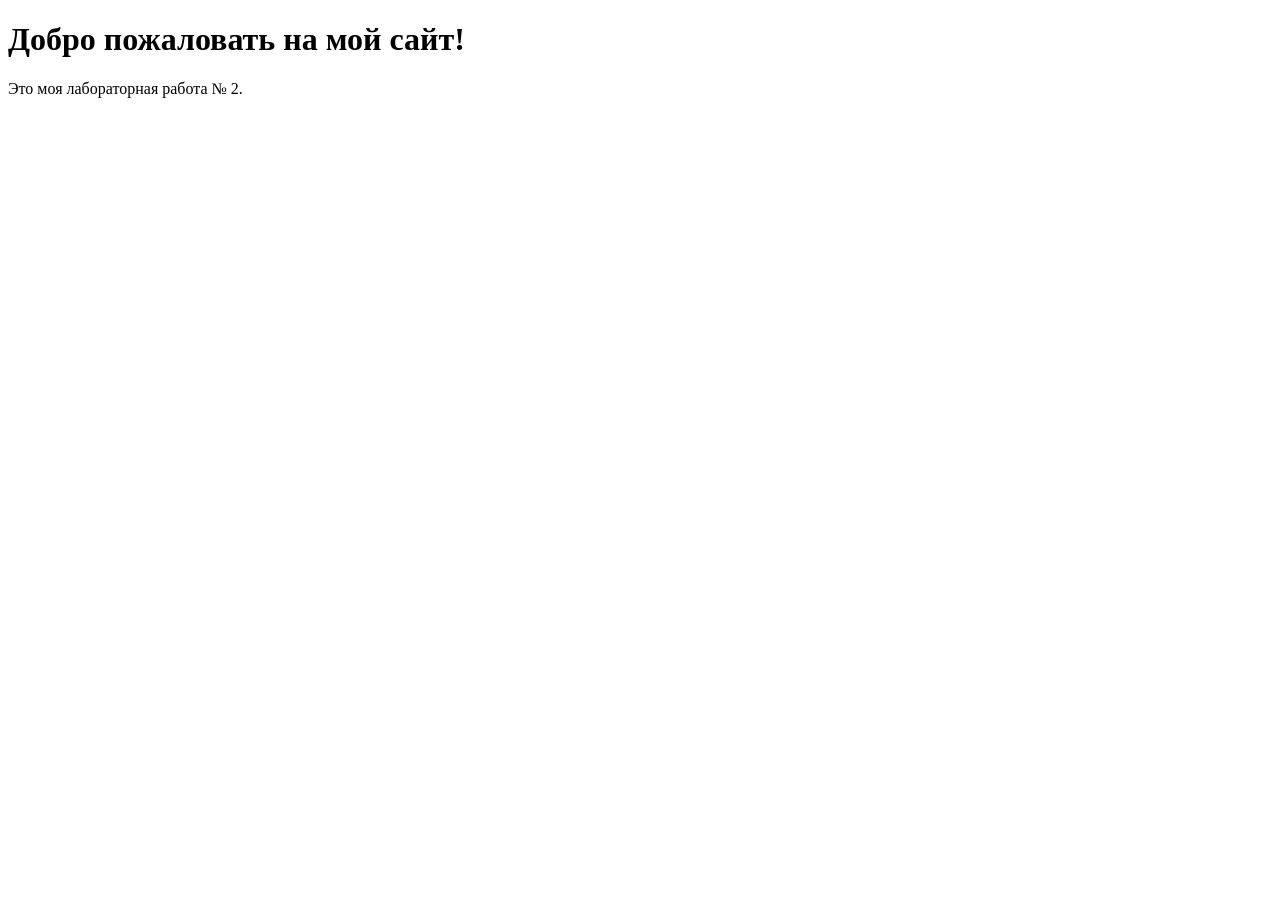
==== index.html @ dde07732 "Create index.html" ====
<!DOCTYPE html>
<html lang="ru">
<head>
    <meta charset="UTF-8">
    <meta name="viewport" content="width=device-width, initial-scale=1.0">
    <title>Мой первый сайт</title>
</head>
<body>
    <h1>Добро пожаловать на мой сайт!</h1>
    <p>Это моя лабораторная работа № 2.</p>
</body>
</html>
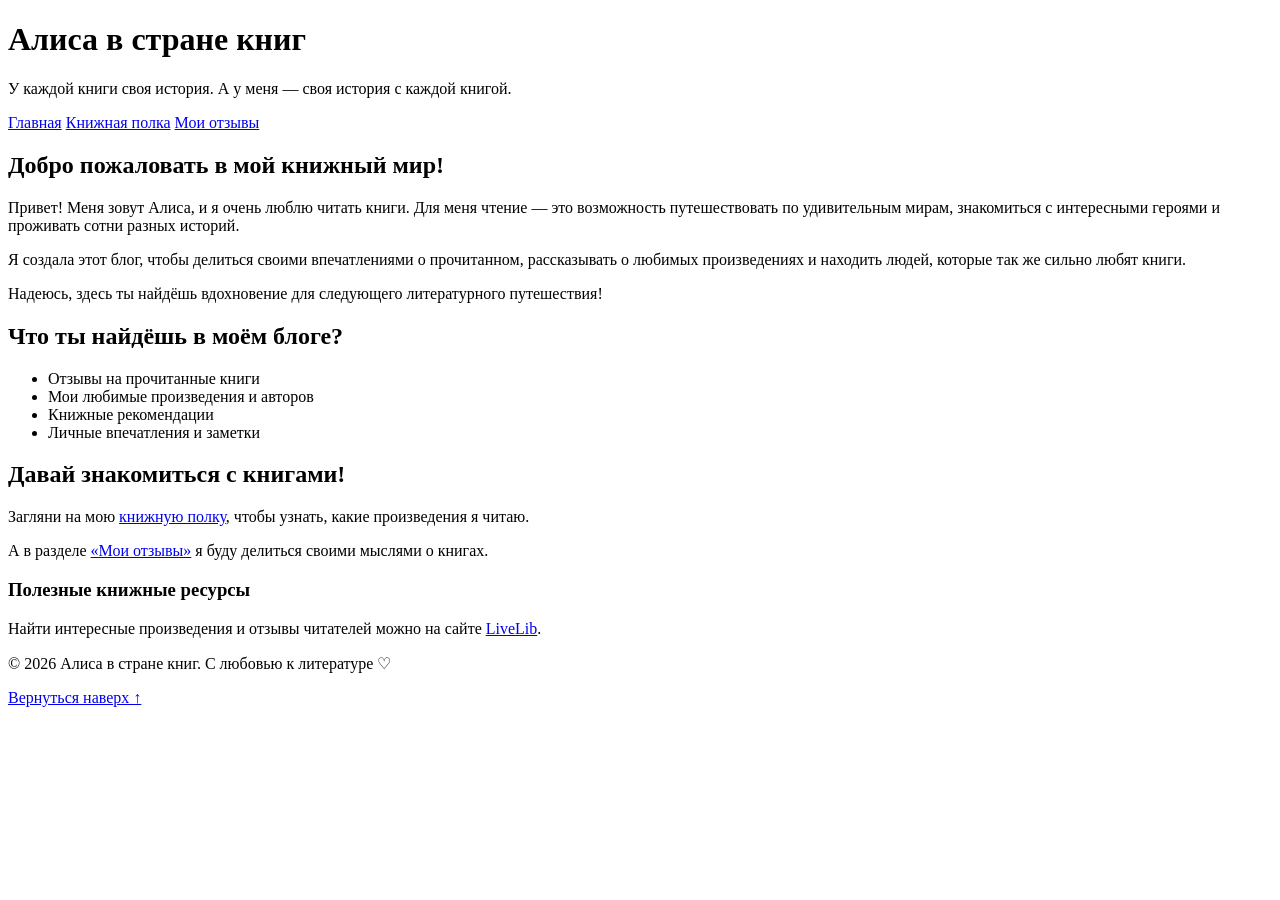
==== commit 0d531256: "Update index.html" ====
--- a/index.html
+++ b/index.html
@@ -1,12 +1,77 @@
+
 <!DOCTYPE html>
 <html lang="ru">
 <head>
     <meta charset="UTF-8">
     <meta name="viewport" content="width=device-width, initial-scale=1.0">
-    <title>Мой первый сайт</title>
+    <meta name="description" content="Личный книжный блог Алисы: отзывы, любимые книги и рекомендации.">
+    <meta name="author" content="Алиса">
+    <title>Алиса в стране книг — Главная</title>
+    <link rel="stylesheet" href="style.css">
 </head>
 <body>
-    <h1>Добро пожаловать на мой сайт!</h1>
-    <p>Это моя лабораторная работа № 2.</p>
+
+    <header>
+        <h1>Алиса в стране книг</h1>
+        <p class="subtitle">У каждой книги своя история. А у меня — своя история с каждой книгой.</p>
+    </header>
+
+    <nav>
+        <a href="index.html">Главная</a>
+        <a href="books.html">Книжная полка</a>
+        <a href="reviews.html">Мои отзывы</a>
+    </nav>
+
+    <main>
+        <section class="welcome">
+            <h2>Добро пожаловать в мой книжный мир!</h2>
+
+            <p>Привет! Меня зовут Алиса, и я очень люблю читать книги.
+            Для меня чтение — это возможность путешествовать по удивительным
+            мирам, знакомиться с интересными героями и проживать
+            сотни разных историй.</p>
+
+            <p>Я создала этот блог, чтобы делиться своими впечатлениями
+            о прочитанном, рассказывать о любимых произведениях
+            и находить людей, которые так же сильно любят книги.</p>
+
+            <p>Надеюсь, здесь ты найдёшь вдохновение для следующего
+            литературного путешествия!</p>
+        </section>
+
+        <section>
+            <h2>Что ты найдёшь в моём блоге?</h2>
+
+            <ul>
+                <li>Отзывы на прочитанные книги</li>
+                <li>Мои любимые произведения и авторов</li>
+                <li>Книжные рекомендации</li>
+                <li>Личные впечатления и заметки</li>
+            </ul>
+        </section>
+
+        <section>
+            <h2>Давай знакомиться с книгами!</h2>
+            <p>Загляни на мою <a href="books.html">книжную полку</a>,
+            чтобы узнать, какие произведения я читаю.</p>
+
+            <p>А в разделе <a href="reviews.html">«Мои отзывы»</a>
+            я буду делиться своими мыслями о книгах.</p>
+        </section>
+
+        <section>
+            <h3>Полезные книжные ресурсы</h3>
+            <p>Найти интересные произведения и отзывы читателей
+            можно на сайте
+            <a href="https://www.livelib.ru/" target="_blank" rel="noopener noreferrer">LiveLib</a>.</p>
+        </section>
+    </main>
+
+    <footer>
+        <p>© 2026 Алиса в стране книг. С любовью к литературе ♡</p>
+        <a href="#">Вернуться наверх ↑</a>
+    </footer>
+
 </body>
 </html>
+
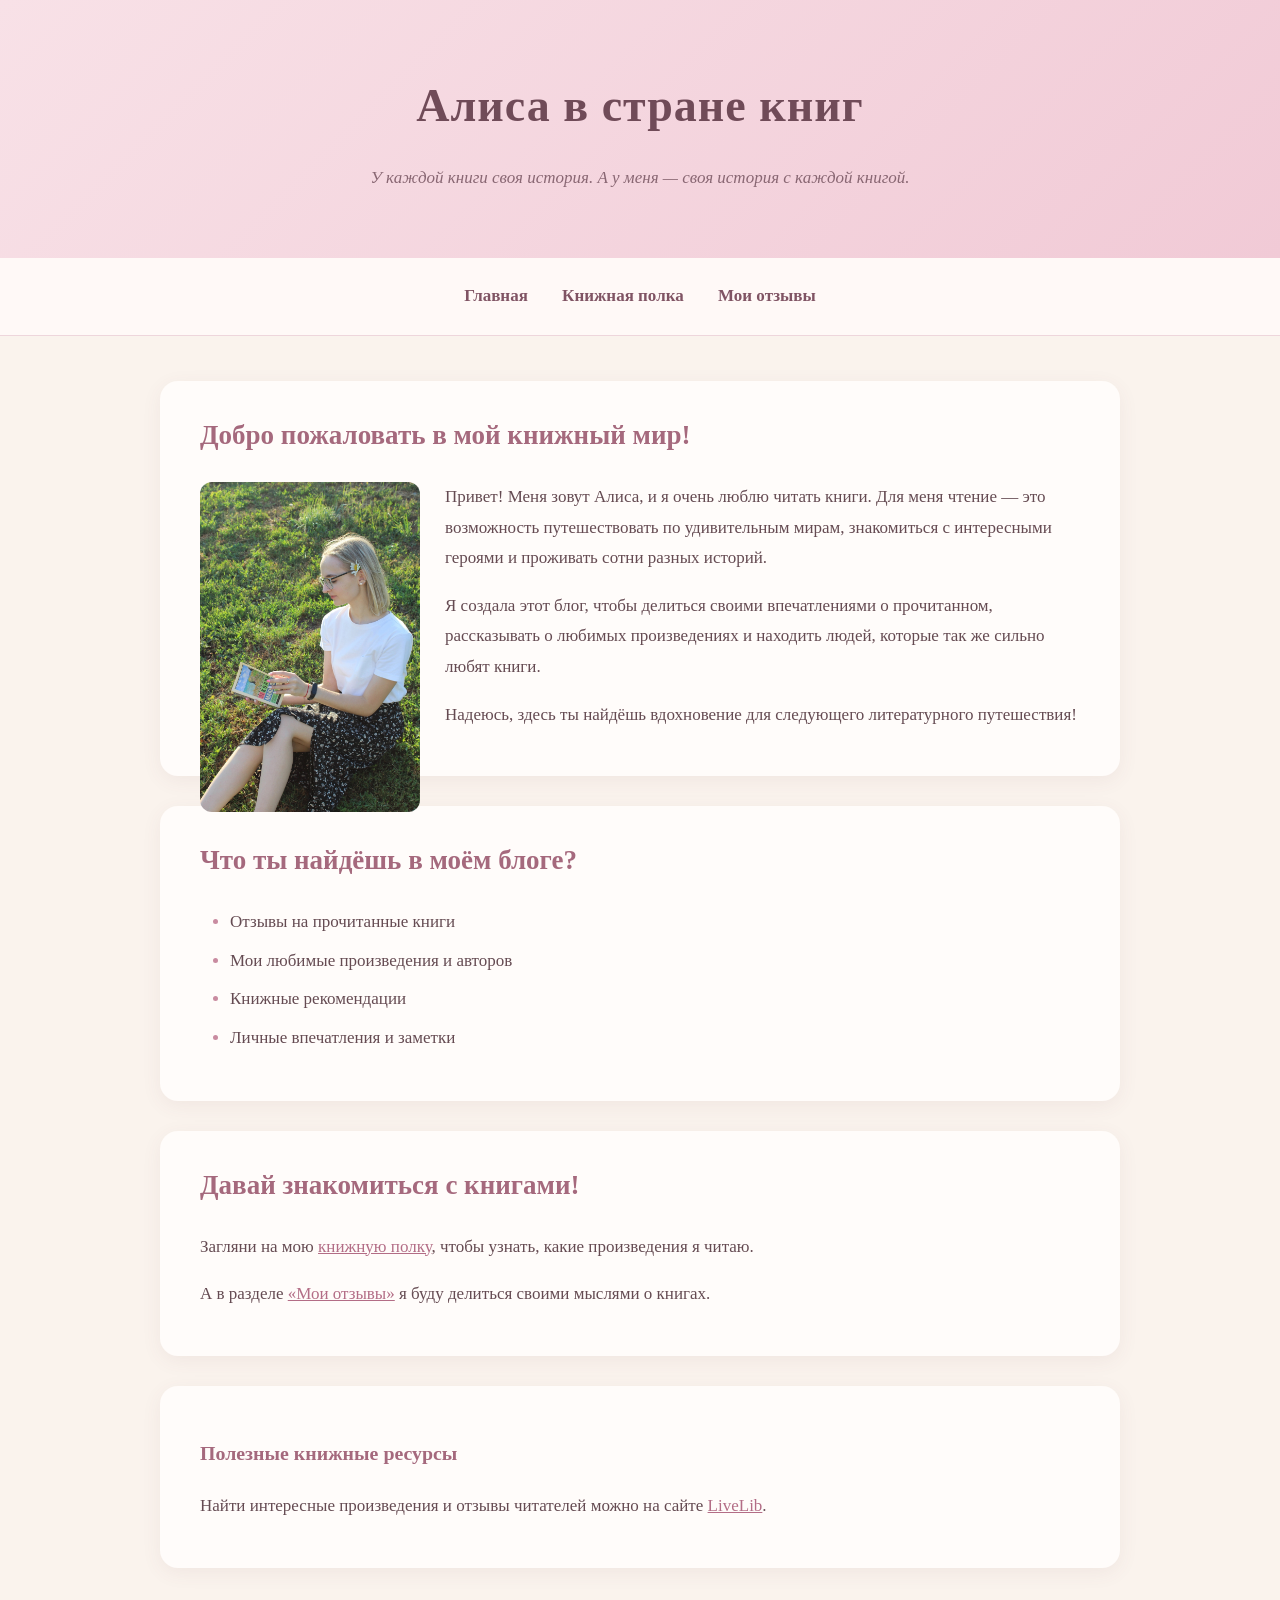
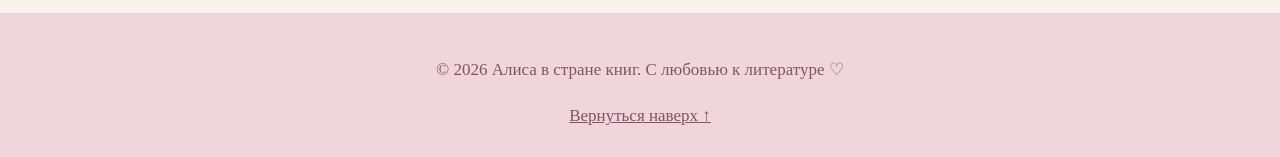
==== commit 3683b4ec: "Update index.html" ====
--- a/index.html
+++ b/index.html
@@ -1,4 +1,3 @@
-
 <!DOCTYPE html>
 <html lang="ru">
 <head>
@@ -25,6 +24,11 @@
     <main>
         <section class="welcome">
             <h2>Добро пожаловать в мой книжный мир!</h2>
+            
+            <img src="alice-reading.jpg"
+                 alt="Алиса читает книгу на природе"
+                 class="image-left">
+
 
             <p>Привет! Меня зовут Алиса, и я очень люблю читать книги.
             Для меня чтение — это возможность путешествовать по удивительным
--- a/style.css
+++ b/style.css
@@ -0,0 +1,203 @@
+* {
+    box-sizing: border-box;
+}
+
+html {
+    scroll-behavior: smooth;
+}
+
+body {
+    margin: 0;
+    background-color: #FAF3ED;
+    color: #654B52;
+    font-family: Georgia, "Times New Roman", serif;
+    font-size: 17px;
+    line-height: 1.8;
+}
+
+/* Шапка сайта */
+header {
+    background: linear-gradient(135deg, #F8E1E7, #F1CAD6);
+    text-align: center;
+    padding: 65px 20px;
+}
+
+header h1 {
+    margin: 0;
+    color: #704B58;
+    font-size: 46px;
+    letter-spacing: 1px;
+}
+
+.subtitle {
+    max-width: 650px;
+    margin: 15px auto 0;
+    font-style: italic;
+    color: #896773;
+}
+
+/* Меню навигации */
+nav {
+    background-color: #FFF9F7;
+    padding: 18px;
+    text-align: center;
+    border-bottom: 1px solid #EED6DC;
+}
+
+nav a {
+    display: inline-block;
+    margin: 5px 15px;
+    color: #805464;
+    text-decoration: none;
+    font-weight: bold;
+}
+
+nav a:hover {
+    color: #C47794;
+    text-decoration: underline;
+}
+
+/* Основная часть */
+main {
+    max-width: 1000px;
+    margin: 45px auto;
+    padding: 0 20px;
+}
+
+section {
+    background-color: #FFFCFA;
+    margin-bottom: 30px;
+    padding: 30px 40px;
+    border-radius: 18px;
+    box-shadow: 0 5px 20px rgba(112, 75, 88, 0.07);
+}
+
+h2 {
+    color: #A5697D;
+    font-size: 27px;
+    margin-top: 0;
+}
+
+h3 {
+    color: #A5697D;
+}
+
+p {
+    margin-bottom: 16px;
+}
+
+a {
+    color: #B36D86;
+}
+
+a:hover {
+    color: #805464;
+}
+
+/* Списки */
+ul, ol {
+    padding-left: 30px;
+}
+
+li {
+    margin-bottom: 8px;
+}
+
+li::marker {
+    color: #C98BA0;
+}
+
+/* Изображения */
+img {
+    max-width: 100%;
+    height: auto;
+    border-radius: 12px;
+}
+
+.image-left {
+    float: left;
+    width: 220px;
+    margin: 0 25px 15px 0;
+}
+
+.image-right {
+    float: right;
+    width: 220px;
+    margin: 0 0 15px 25px;
+}
+
+/* Таблицы */
+table {
+    width: 100%;
+    border-collapse: collapse;
+    margin: 20px 0;
+}
+
+th, td {
+    border: 1px solid #E8C9D2;
+    padding: 12px;
+    text-align: left;
+}
+
+th {
+    background-color: #F5DCE3;
+}
+
+tr:nth-child(even) {
+    background-color: #FFF3F6;
+}
+
+/* Кнопки */
+button {
+    background-color: #D9A5B5;
+    color: #553C45;
+    border: none;
+    border-radius: 25px;
+    padding: 12px 24px;
+    cursor: pointer;
+    font-size: 16px;
+}
+
+button:hover {
+    background-color: #C98BA0;
+}
+
+/* Подвал */
+footer {
+    background-color: #F1D5DD;
+    text-align: center;
+    padding: 25px;
+    color: #805464;
+}
+
+footer a {
+    color: #805464;
+}
+
+/* Отображение на телефонах */
+@media (max-width: 600px) {
+    header h1 {
+        font-size: 32px;
+    }
+
+    header {
+        padding: 45px 15px;
+    }
+
+    section {
+        padding: 25px 20px;
+    }
+
+    nav a {
+        margin: 5px 8px;
+    }
+
+    .image-left,
+    .image-right {
+        float: none;
+        display: block;
+        width: 100%;
+        max-width: 300px;
+        margin: 15px auto;
+    }
+}
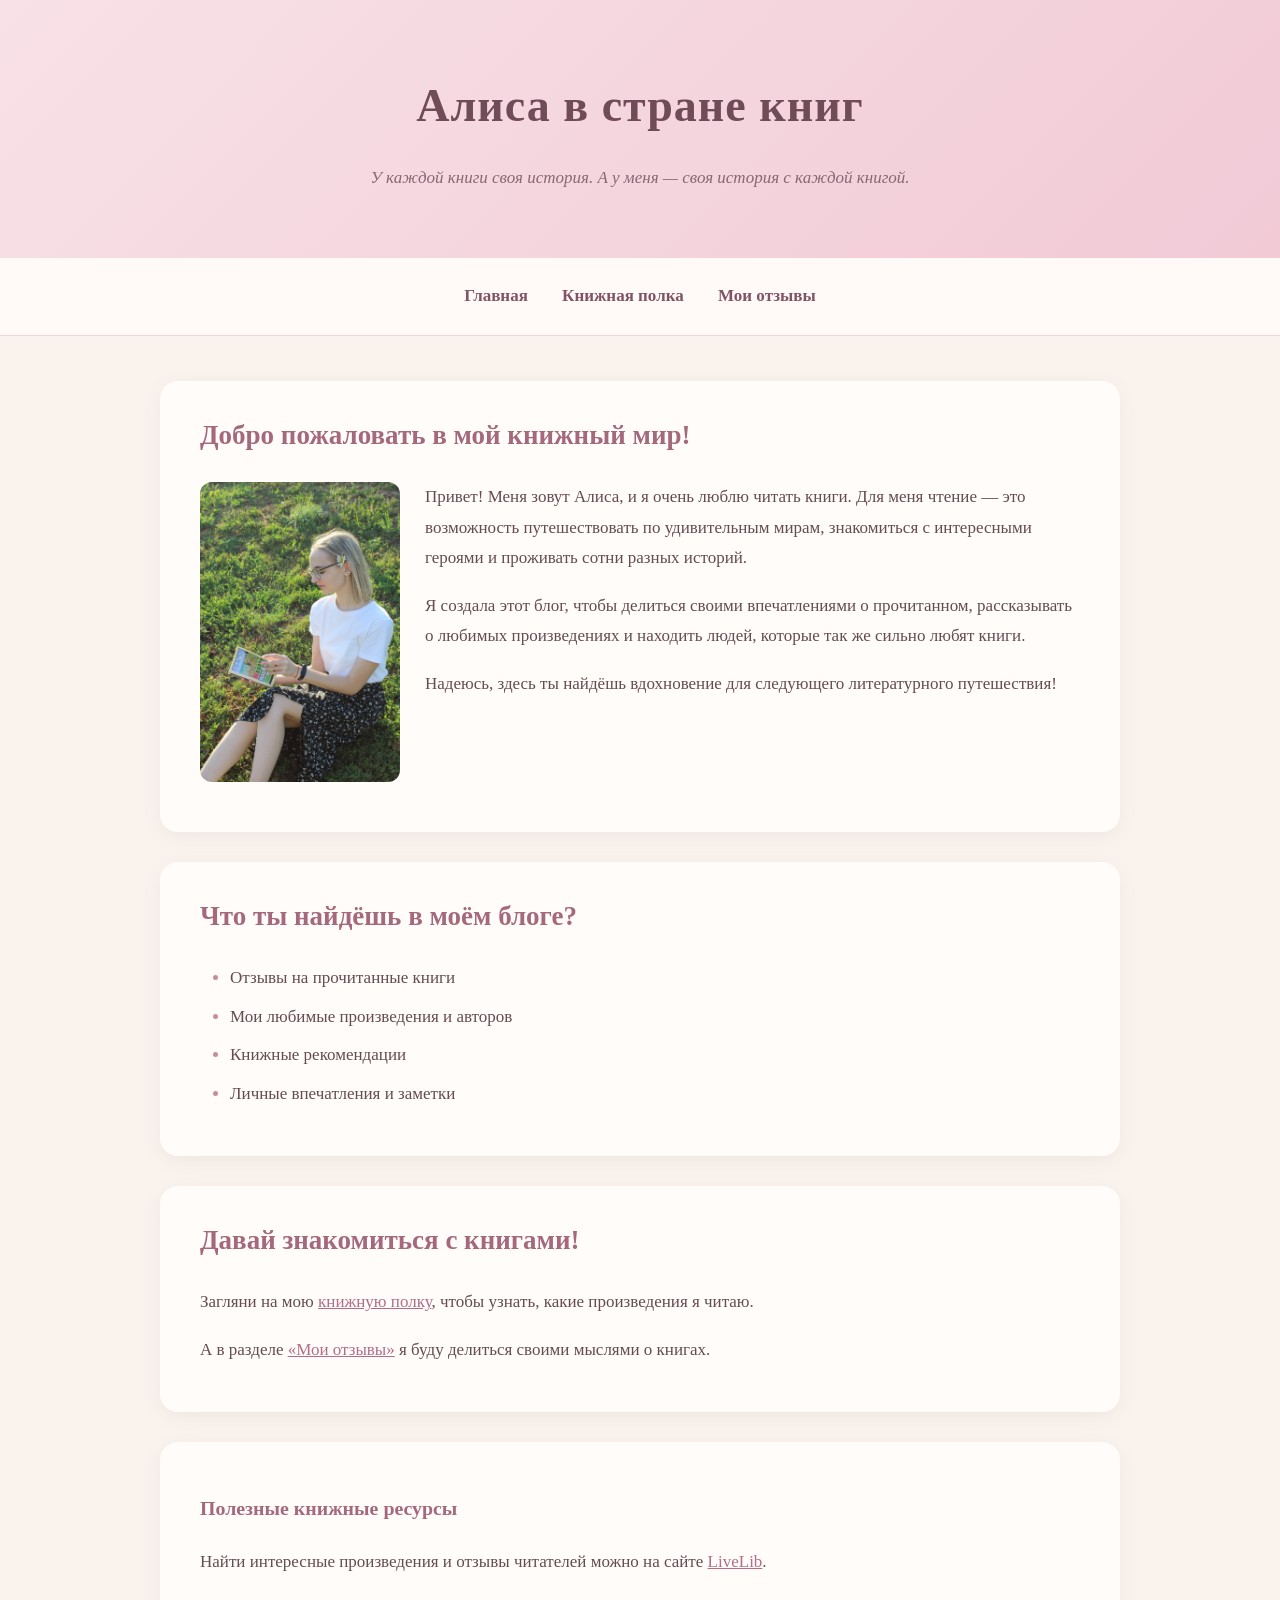
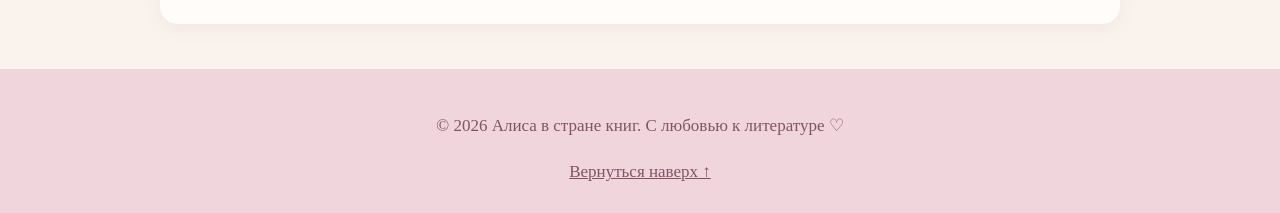
==== commit 5df6b094: "Update index.html" ====
--- a/index.html
+++ b/index.html
@@ -6,7 +6,8 @@
     <meta name="description" content="Личный книжный блог Алисы: отзывы, любимые книги и рекомендации.">
     <meta name="author" content="Алиса">
     <title>Алиса в стране книг — Главная</title>
-    <link rel="stylesheet" href="style.css">
+    <link rel="stylesheet" href="style.css?v=3">
+
 </head>
 <body>
 
--- a/style.css
+++ b/style.css
@@ -65,6 +65,7 @@
 }
 
 section {
+    display: flow-root;
     background-color: #FFFCFA;
     margin-bottom: 30px;
     padding: 30px 40px;
@@ -116,8 +117,12 @@
 
 .image-left {
     float: left;
-    width: 220px;
-    margin: 0 25px 15px 0;
+    width: 200px;
+    height: 300px;
+    object-fit: cover;
+    object-position: center;
+    margin: 0 25px 20px 0;
+    border-radius: 12px;
 }
 
 .image-right {
@@ -201,3 +206,4 @@
         margin: 15px auto;
     }
 }
+
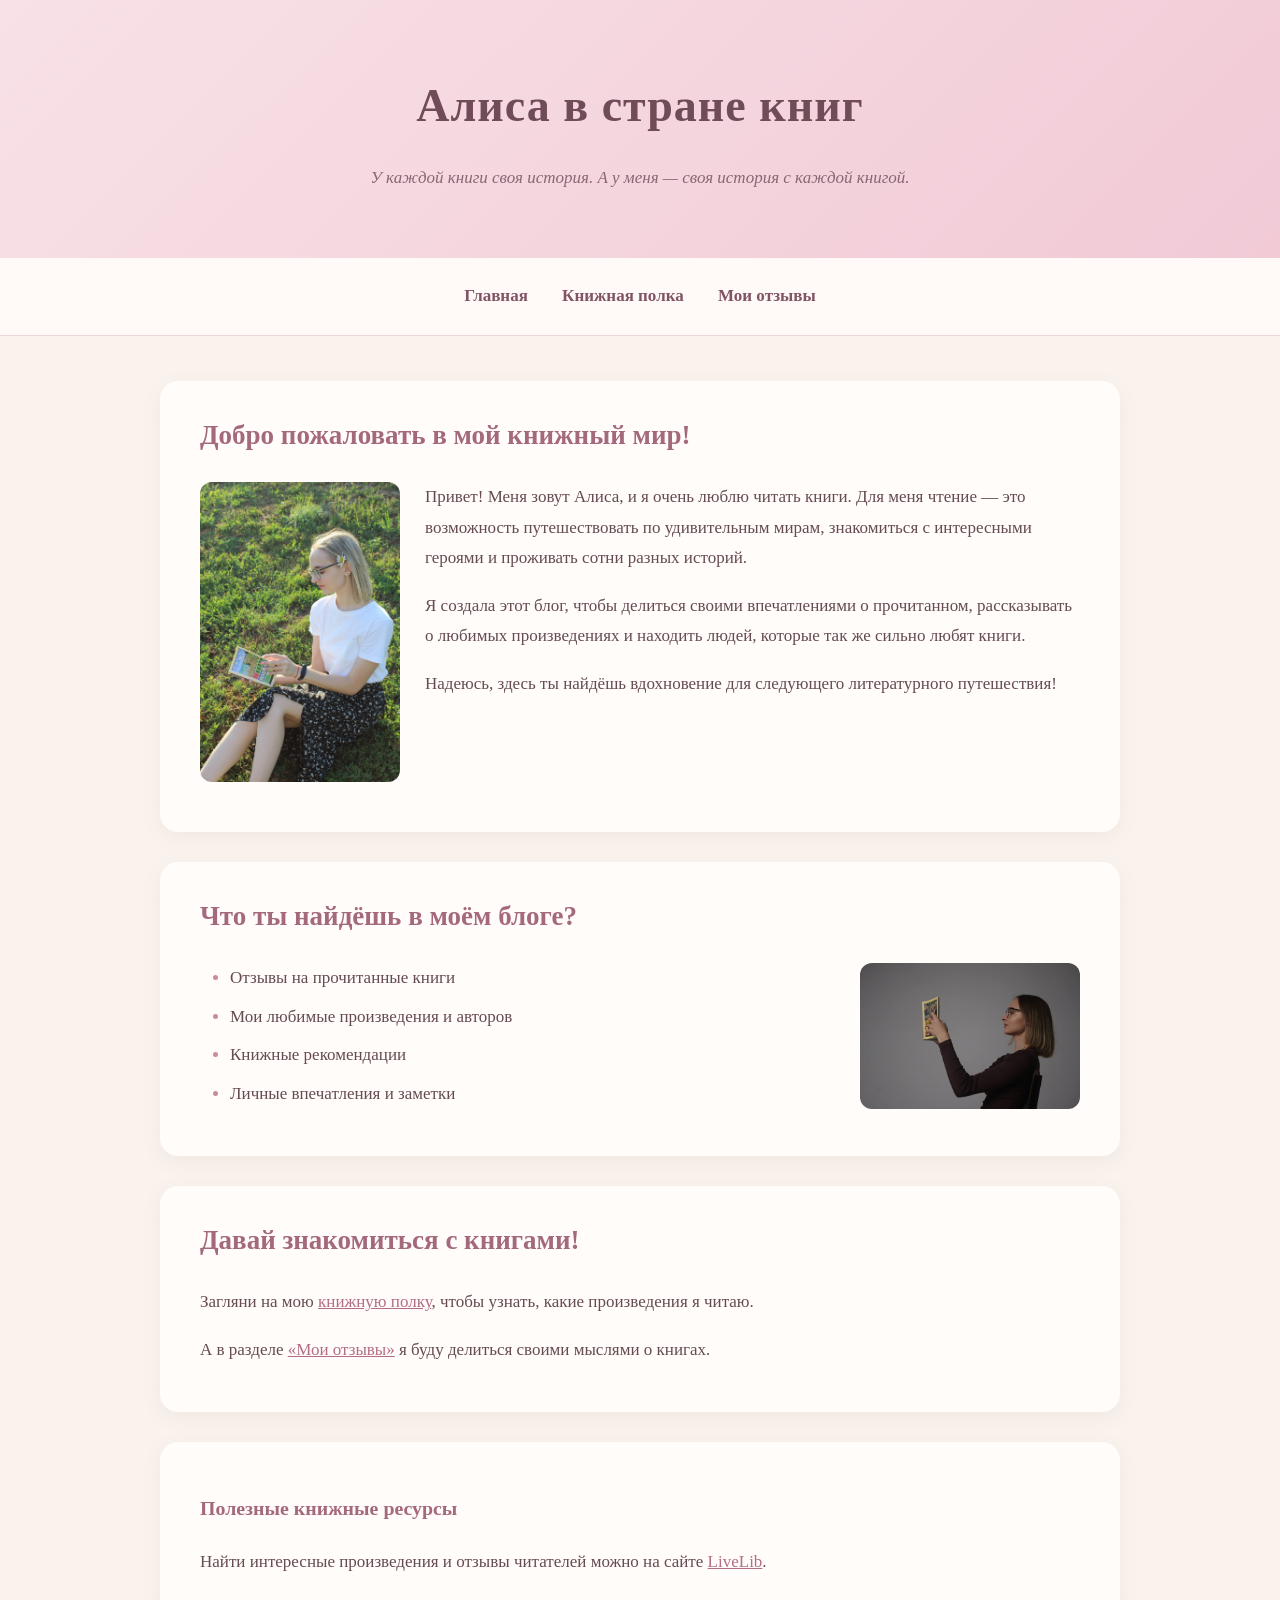
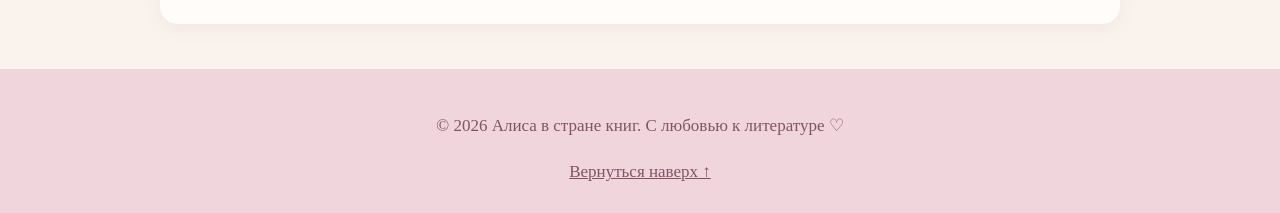
==== commit e184180f: "Update index.html" ====
--- a/index.html
+++ b/index.html
@@ -46,6 +46,10 @@
 
         <section>
             <h2>Что ты найдёшь в моём блоге?</h2>
+            <img src="alice-book.jpg"
+                 alt="Алиса с книгой"
+                 class="image-right">
+
 
             <ul>
                 <li>Отзывы на прочитанные книги</li>
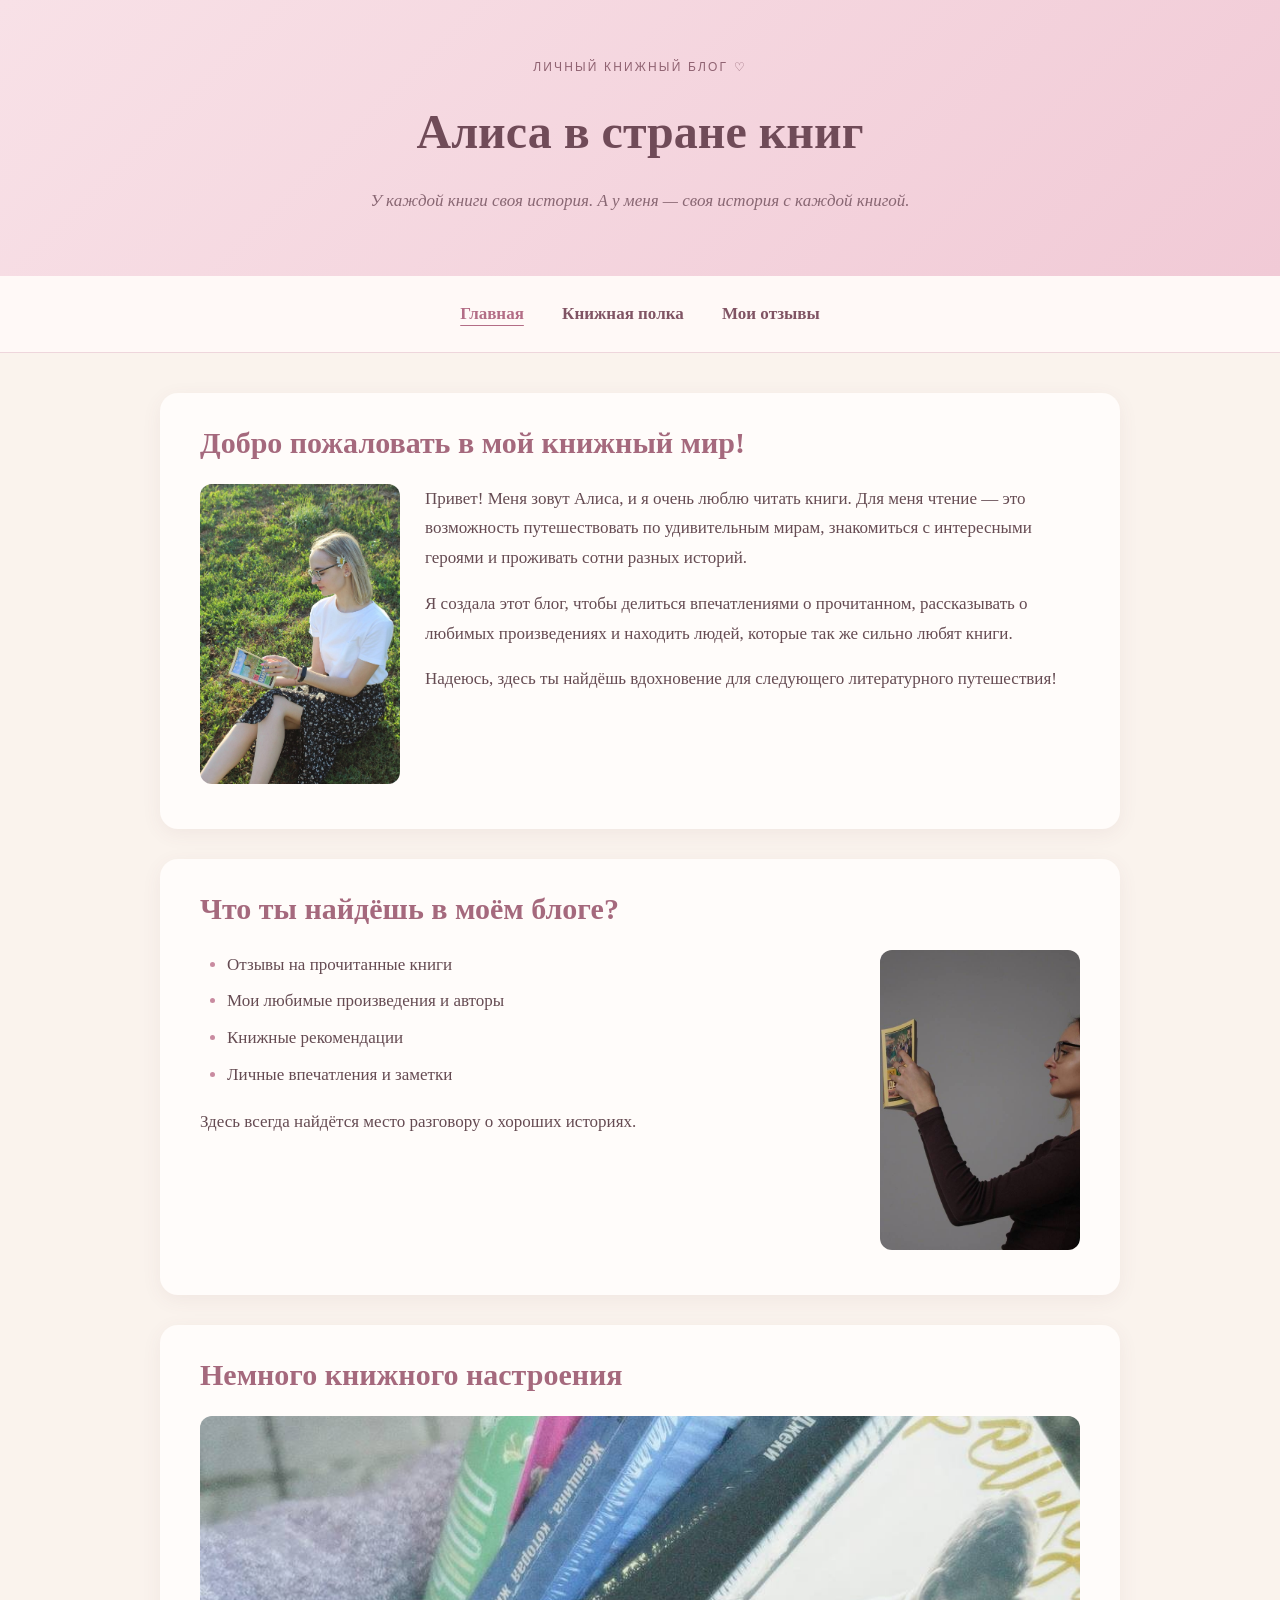
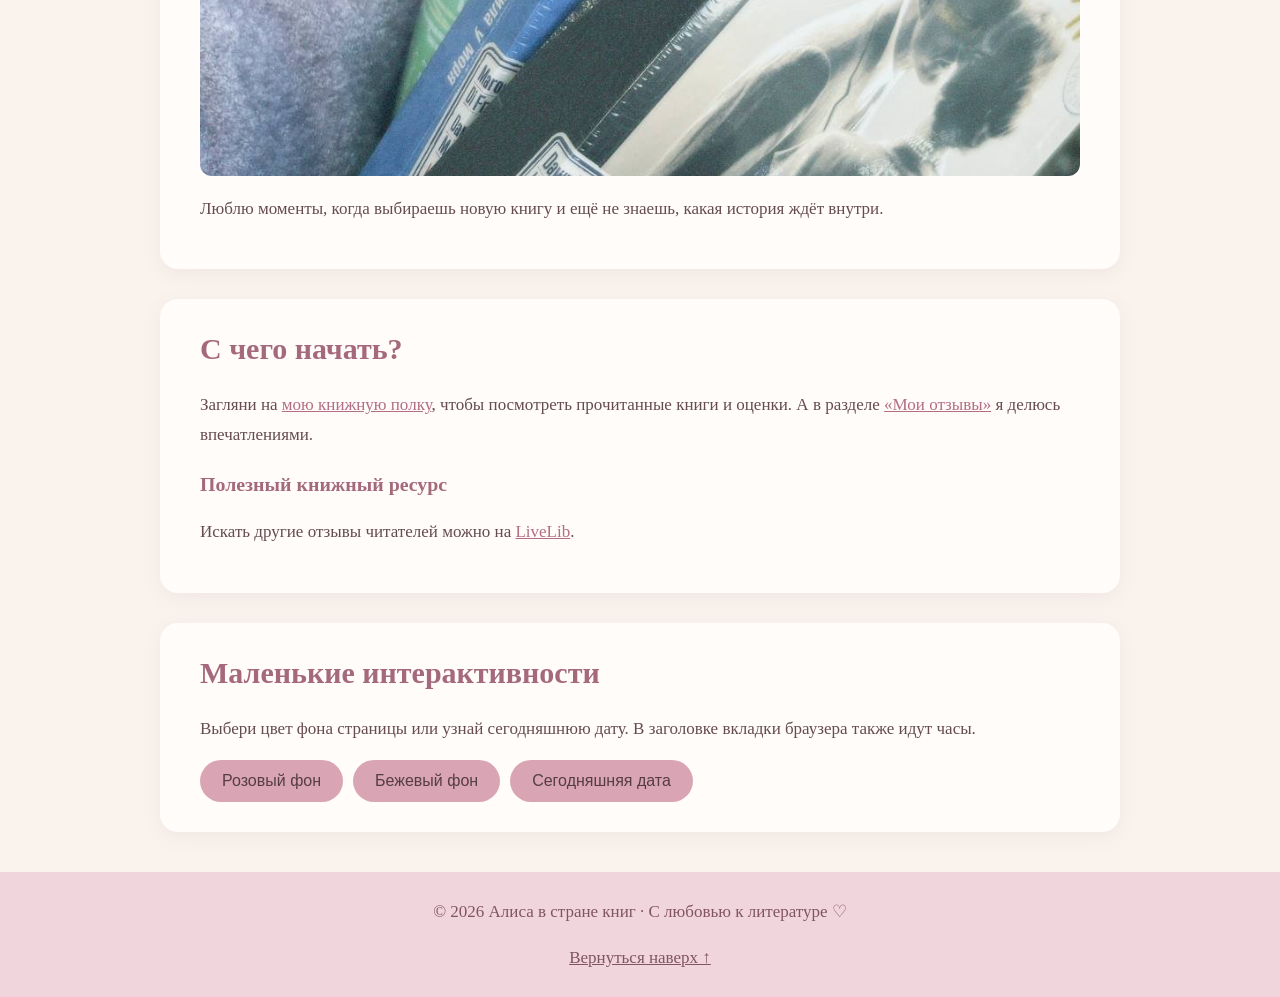
==== commit f76f1a6a: "Add files via upload" ====
--- a/index.html
+++ b/index.html
@@ -1,86 +1,65 @@
 <!DOCTYPE html>
 <html lang="ru">
 <head>
-    <meta charset="UTF-8">
-    <meta name="viewport" content="width=device-width, initial-scale=1.0">
-    <meta name="description" content="Личный книжный блог Алисы: отзывы, любимые книги и рекомендации.">
-    <meta name="author" content="Алиса">
-    <title>Алиса в стране книг — Главная</title>
-    <link rel="stylesheet" href="style.css?v=3">
-
+  <meta charset="UTF-8">
+  <meta name="viewport" content="width=device-width, initial-scale=1.0">
+  <meta name="description" content="Алиса в стране книг — уютный личный блог о чтении, любимых книгах и литературных впечатлениях.">
+  <meta name="author" content="Алиса">
+  <title>Алиса в стране книг — Главная</title>
+  <link rel="stylesheet" href="style.css?v=5">
+  <script src="script.js" defer></script>
 </head>
-<body>
-
-    <header>
-        <h1>Алиса в стране книг</h1>
-        <p class="subtitle">У каждой книги своя история. А у меня — своя история с каждой книгой.</p>
-    </header>
-
-    <nav>
-        <a href="index.html">Главная</a>
-        <a href="books.html">Книжная полка</a>
-        <a href="reviews.html">Мои отзывы</a>
-    </nav>
-
-    <main>
-        <section class="welcome">
-            <h2>Добро пожаловать в мой книжный мир!</h2>
-            
-            <img src="alice-reading.jpg"
-                 alt="Алиса читает книгу на природе"
-                 class="image-left">
-
-
-            <p>Привет! Меня зовут Алиса, и я очень люблю читать книги.
-            Для меня чтение — это возможность путешествовать по удивительным
-            мирам, знакомиться с интересными героями и проживать
-            сотни разных историй.</p>
-
-            <p>Я создала этот блог, чтобы делиться своими впечатлениями
-            о прочитанном, рассказывать о любимых произведениях
-            и находить людей, которые так же сильно любят книги.</p>
-
-            <p>Надеюсь, здесь ты найдёшь вдохновение для следующего
-            литературного путешествия!</p>
-        </section>
-
-        <section>
-            <h2>Что ты найдёшь в моём блоге?</h2>
-            <img src="alice-book.jpg"
-                 alt="Алиса с книгой"
-                 class="image-right">
-
-
-            <ul>
-                <li>Отзывы на прочитанные книги</li>
-                <li>Мои любимые произведения и авторов</li>
-                <li>Книжные рекомендации</li>
-                <li>Личные впечатления и заметки</li>
-            </ul>
-        </section>
-
-        <section>
-            <h2>Давай знакомиться с книгами!</h2>
-            <p>Загляни на мою <a href="books.html">книжную полку</a>,
-            чтобы узнать, какие произведения я читаю.</p>
-
-            <p>А в разделе <a href="reviews.html">«Мои отзывы»</a>
-            я буду делиться своими мыслями о книгах.</p>
-        </section>
-
-        <section>
-            <h3>Полезные книжные ресурсы</h3>
-            <p>Найти интересные произведения и отзывы читателей
-            можно на сайте
-            <a href="https://www.livelib.ru/" target="_blank" rel="noopener noreferrer">LiveLib</a>.</p>
-        </section>
-    </main>
-
-    <footer>
-        <p>© 2026 Алиса в стране книг. С любовью к литературе ♡</p>
-        <a href="#">Вернуться наверх ↑</a>
-    </footer>
-
+<body id="top">
+  <header class="site-header">
+    <p class="eyebrow">Личный книжный блог ♡</p>
+    <h1>Алиса в стране книг</h1>
+    <p class="subtitle">У каждой книги своя история. А у меня — своя история с каждой книгой.</p>
+  </header>
+  <nav aria-label="Основная навигация">
+    <a class="active" href="index.html" aria-current="page">Главная</a>
+    <a href="books.html">Книжная полка</a>
+    <a href="reviews.html">Мои отзывы</a>
+  </nav>
+  <main>
+    <section>
+      <h2>Добро пожаловать в мой книжный мир!</h2>
+      <img class="image-left" src="alice-reading.jpg" alt="Алиса читает книгу на природе">
+      <p>Привет! Меня зовут Алиса, и я очень люблю читать книги. Для меня чтение — это возможность путешествовать по удивительным мирам, знакомиться с интересными героями и проживать сотни разных историй.</p>
+      <p>Я создала этот блог, чтобы делиться впечатлениями о прочитанном, рассказывать о любимых произведениях и находить людей, которые так же сильно любят книги.</p>
+      <p>Надеюсь, здесь ты найдёшь вдохновение для следующего литературного путешествия!</p>
+    </section>
+    <section>
+      <h2>Что ты найдёшь в моём блоге?</h2>
+      <img class="image-right" src="alice-portrait.jpg" alt="Алиса рассматривает книгу">
+      <ul>
+        <li>Отзывы на прочитанные книги</li>
+        <li>Мои любимые произведения и авторы</li>
+        <li>Книжные рекомендации</li>
+        <li>Личные впечатления и заметки</li>
+      </ul>
+      <p>Здесь всегда найдётся место разговору о хороших историях.</p>
+    </section>
+    <section>
+      <h2>Немного книжного настроения</h2>
+      <img class="wide-photo" src="book-stack.jpg" alt="Несколько книг, которые я выбрала для чтения">
+      <p>Люблю моменты, когда выбираешь новую книгу и ещё не знаешь, какая история ждёт внутри.</p>
+    </section>
+    <section>
+      <h2>С чего начать?</h2>
+      <p>Загляни на <a href="books.html">мою книжную полку</a>, чтобы посмотреть прочитанные книги и оценки. А в разделе <a href="reviews.html">«Мои отзывы»</a> я делюсь впечатлениями.</p>
+      <h3>Полезный книжный ресурс</h3>
+      <p>Искать другие отзывы читателей можно на <a href="https://www.livelib.ru/" target="_blank" rel="noopener noreferrer">LiveLib</a>.</p>
+    </section>
+    <section class="interactive">
+      <h2>Маленькие интерактивности</h2>
+      <p>Выбери цвет фона страницы или узнай сегодняшнюю дату. В заголовке вкладки браузера также идут часы.</p>
+      <div class="button-row">
+        <button type="button" id="pink-bg">Розовый фон</button>
+        <button type="button" id="beige-bg">Бежевый фон</button>
+        <button type="button" id="show-date">Сегодняшняя дата</button>
+      </div>
+    </section>
+  </main>
+  <footer><p>© 2026 Алиса в стране книг · С любовью к литературе ♡</p><a href="#top">Вернуться наверх ↑</a></footer>
 </body>
 </html>
-
--- a/style.css
+++ b/style.css
@@ -1,209 +1,33 @@
-* {
-    box-sizing: border-box;
-}
-
-html {
-    scroll-behavior: smooth;
-}
-
-body {
-    margin: 0;
-    background-color: #FAF3ED;
-    color: #654B52;
-    font-family: Georgia, "Times New Roman", serif;
-    font-size: 17px;
-    line-height: 1.8;
-}
-
-/* Шапка сайта */
-header {
-    background: linear-gradient(135deg, #F8E1E7, #F1CAD6);
-    text-align: center;
-    padding: 65px 20px;
-}
-
-header h1 {
-    margin: 0;
-    color: #704B58;
-    font-size: 46px;
-    letter-spacing: 1px;
-}
-
-.subtitle {
-    max-width: 650px;
-    margin: 15px auto 0;
-    font-style: italic;
-    color: #896773;
-}
-
-/* Меню навигации */
-nav {
-    background-color: #FFF9F7;
-    padding: 18px;
-    text-align: center;
-    border-bottom: 1px solid #EED6DC;
-}
-
-nav a {
-    display: inline-block;
-    margin: 5px 15px;
-    color: #805464;
-    text-decoration: none;
-    font-weight: bold;
-}
-
-nav a:hover {
-    color: #C47794;
-    text-decoration: underline;
-}
-
-/* Основная часть */
-main {
-    max-width: 1000px;
-    margin: 45px auto;
-    padding: 0 20px;
-}
-
-section {
-    display: flow-root;
-    background-color: #FFFCFA;
-    margin-bottom: 30px;
-    padding: 30px 40px;
-    border-radius: 18px;
-    box-shadow: 0 5px 20px rgba(112, 75, 88, 0.07);
-}
-
-h2 {
-    color: #A5697D;
-    font-size: 27px;
-    margin-top: 0;
-}
-
-h3 {
-    color: #A5697D;
-}
-
-p {
-    margin-bottom: 16px;
-}
-
-a {
-    color: #B36D86;
-}
-
-a:hover {
-    color: #805464;
-}
-
-/* Списки */
-ul, ol {
-    padding-left: 30px;
-}
-
-li {
-    margin-bottom: 8px;
-}
-
-li::marker {
-    color: #C98BA0;
-}
-
-/* Изображения */
-img {
-    max-width: 100%;
-    height: auto;
-    border-radius: 12px;
-}
-
-.image-left {
-    float: left;
-    width: 200px;
-    height: 300px;
-    object-fit: cover;
-    object-position: center;
-    margin: 0 25px 20px 0;
-    border-radius: 12px;
-}
-
-.image-right {
-    float: right;
-    width: 220px;
-    margin: 0 0 15px 25px;
-}
-
-/* Таблицы */
-table {
-    width: 100%;
-    border-collapse: collapse;
-    margin: 20px 0;
-}
-
-th, td {
-    border: 1px solid #E8C9D2;
-    padding: 12px;
-    text-align: left;
-}
-
-th {
-    background-color: #F5DCE3;
-}
-
-tr:nth-child(even) {
-    background-color: #FFF3F6;
-}
-
-/* Кнопки */
-button {
-    background-color: #D9A5B5;
-    color: #553C45;
-    border: none;
-    border-radius: 25px;
-    padding: 12px 24px;
-    cursor: pointer;
-    font-size: 16px;
-}
-
-button:hover {
-    background-color: #C98BA0;
-}
-
-/* Подвал */
-footer {
-    background-color: #F1D5DD;
-    text-align: center;
-    padding: 25px;
-    color: #805464;
-}
-
-footer a {
-    color: #805464;
-}
-
-/* Отображение на телефонах */
-@media (max-width: 600px) {
-    header h1 {
-        font-size: 32px;
-    }
-
-    header {
-        padding: 45px 15px;
-    }
-
-    section {
-        padding: 25px 20px;
-    }
-
-    nav a {
-        margin: 5px 8px;
-    }
-
-    .image-left,
-    .image-right {
-        float: none;
-        display: block;
-        width: 100%;
-        max-width: 300px;
-        margin: 15px auto;
-    }
-}
-
+* { box-sizing: border-box; }
+html { scroll-behavior: smooth; }
+body { margin: 0; background: #FAF3ED; color: #654B52; font-family: Georgia, 'Times New Roman', serif; font-size: 17px; line-height: 1.75; }
+.site-header { background: linear-gradient(135deg,#F8E1E7,#F1CAD6); text-align: center; padding: 60px 20px; }
+.eyebrow { text-transform: uppercase; letter-spacing: .18em; font: 12px Arial,sans-serif; color: #906372; }
+h1 { color: #704B58; font-size: clamp(32px,5vw,48px); margin: 6px 0; }
+.subtitle { max-width: 670px; margin: 12px auto 0; font-style: italic; color: #896773; }
+nav { background: #FFF9F7; border-bottom: 1px solid #EED6DC; padding: 16px; text-align: center; }
+nav a { display: inline-block; margin: 4px 14px; padding: 3px; color: #805464; text-decoration: none; font-weight: bold; }
+nav a:hover, nav a.active { color: #B36D86; text-decoration: underline; text-underline-offset: 6px; }
+main { max-width: 1000px; margin: 40px auto; padding: 0 20px; }
+section { display: flow-root; background: #FFFCFA; border-radius: 18px; padding: 30px 40px; margin-bottom: 30px; box-shadow: 0 5px 20px rgba(112,75,88,.07); }
+h2,h3 { color: #A5697D; line-height: 1.3; }
+h2 { font-size: clamp(24px,3vw,30px); margin: 0 0 22px; }
+h3 { margin-top: 22px; }
+p { margin: 0 0 16px; }
+a { color: #B36D86; } a:hover { color: #805464; }
+ul,ol { padding-left: 27px; } li { margin: 7px 0; } li::marker { color:#C98BA0; }
+img { display: block; max-width: 100%; border-radius: 12px; }
+.image-left,.image-right { width: 200px; height: 300px; object-fit: cover; object-position: center; }
+.image-left { float: left; margin: 0 25px 15px 0; }
+.image-right { float: right; margin: 0 0 15px 25px; }
+.wide-photo { width: 100%; max-height: 360px; object-fit: cover; object-position: center; margin-bottom: 18px; }
+.photo-grid { display:grid; grid-template-columns: repeat(3,minmax(0,1fr)); gap:18px; }
+figure { margin: 0; } figure img { width:100%; height: 290px; object-fit:cover; } figcaption { font-size: 14px; color: #896773; padding: 9px 0; }
+table { width:100%; border-collapse:collapse; margin:20px 0; } th,td { border:1px solid #E8C9D2; padding:12px; text-align:left; } th {background:#F5DCE3;} tr:nth-child(even) {background:#FFF3F6;}
+.rating { color: #A5697D; font-weight: bold; }
+.button-row { display:flex; flex-wrap:wrap; gap:10px; }
+button { background:#D9A5B5; color:#553C45; border:0; border-radius:25px; padding:12px 22px; cursor:pointer; font-size:16px; }
+button:hover { background:#C98BA0; }
+footer { background:#F1D5DD; text-align:center; padding:25px 15px; color:#805464; }
+footer a { color:#805464; }
+@media(max-width:600px){section {padding:25px 20px;} nav a{margin:4px 7px;} .image-left,.image-right {float:none; width:100%; max-width:300px; height: auto; max-height: 420px; margin: 0 auto 20px;} .photo-grid{grid-template-columns:1fr 1fr;} figure img{height:210px;} th,td{padding:8px; font-size:14px;} }
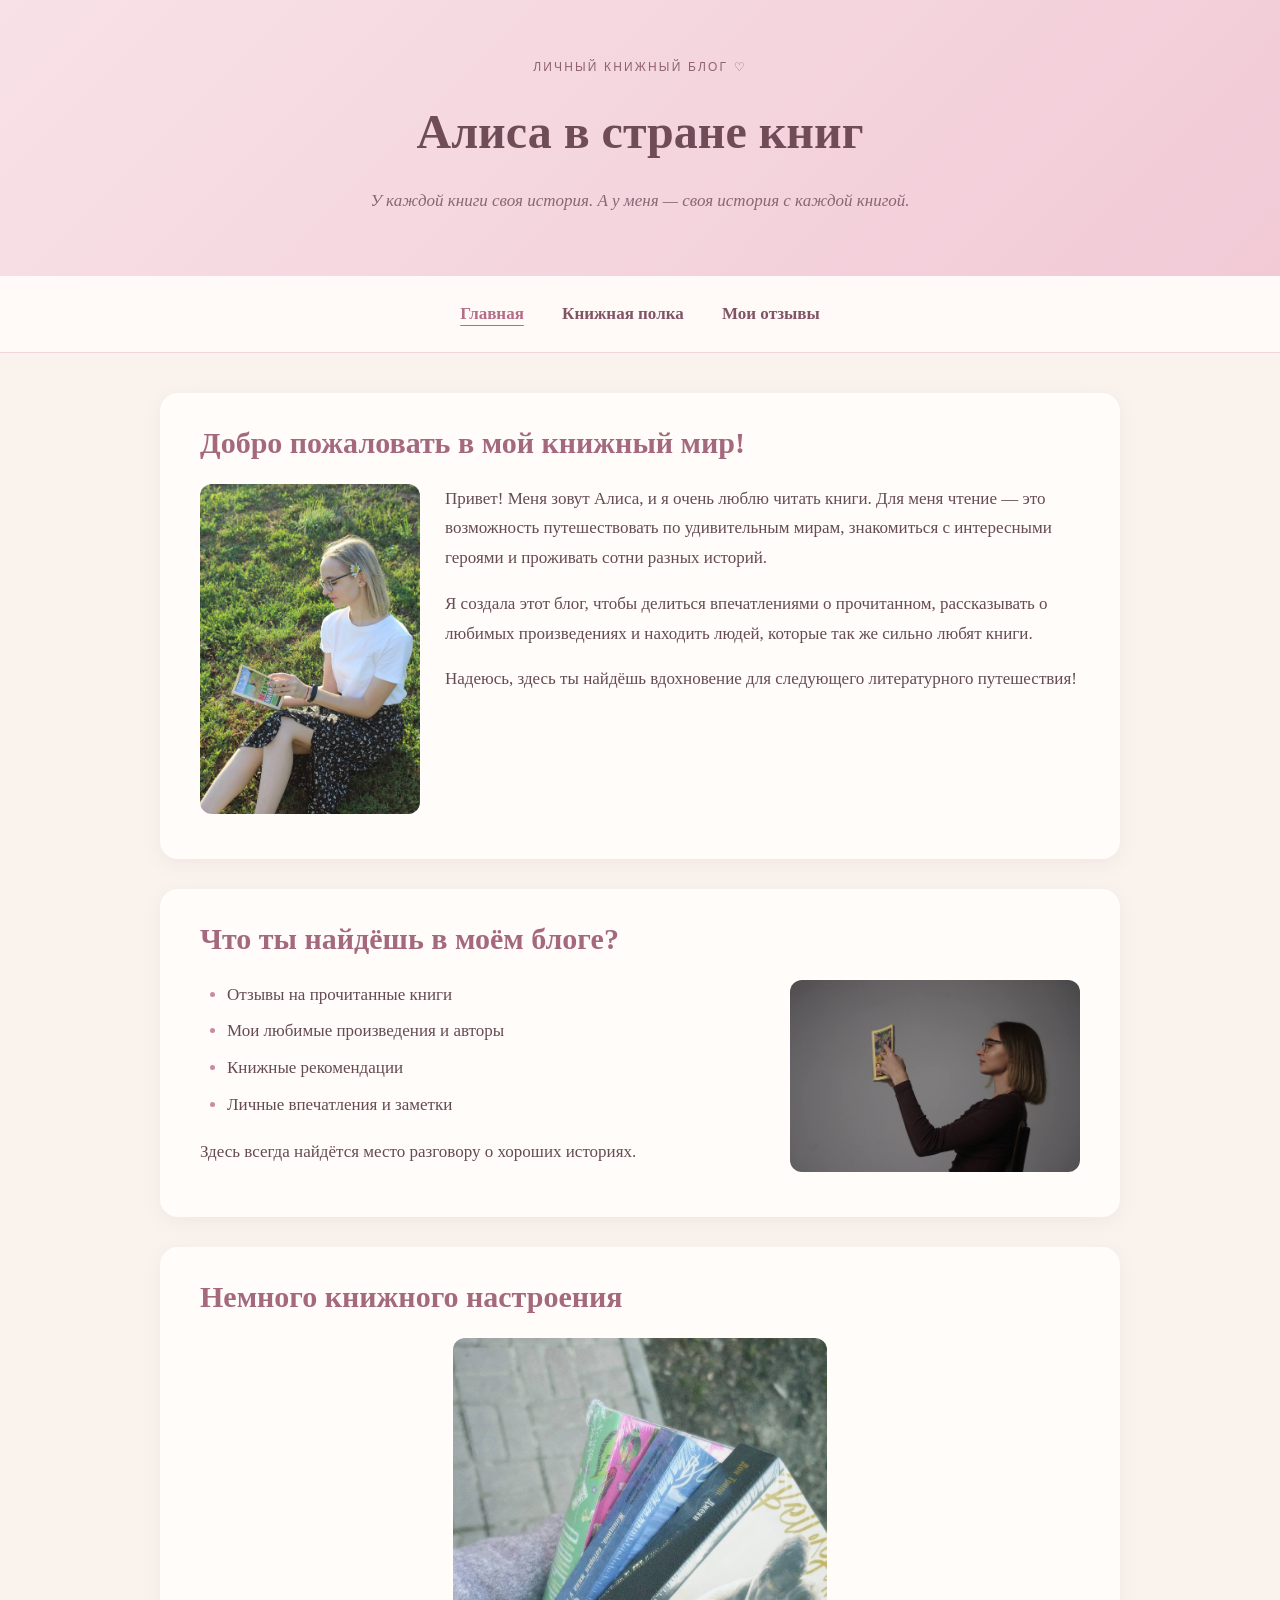
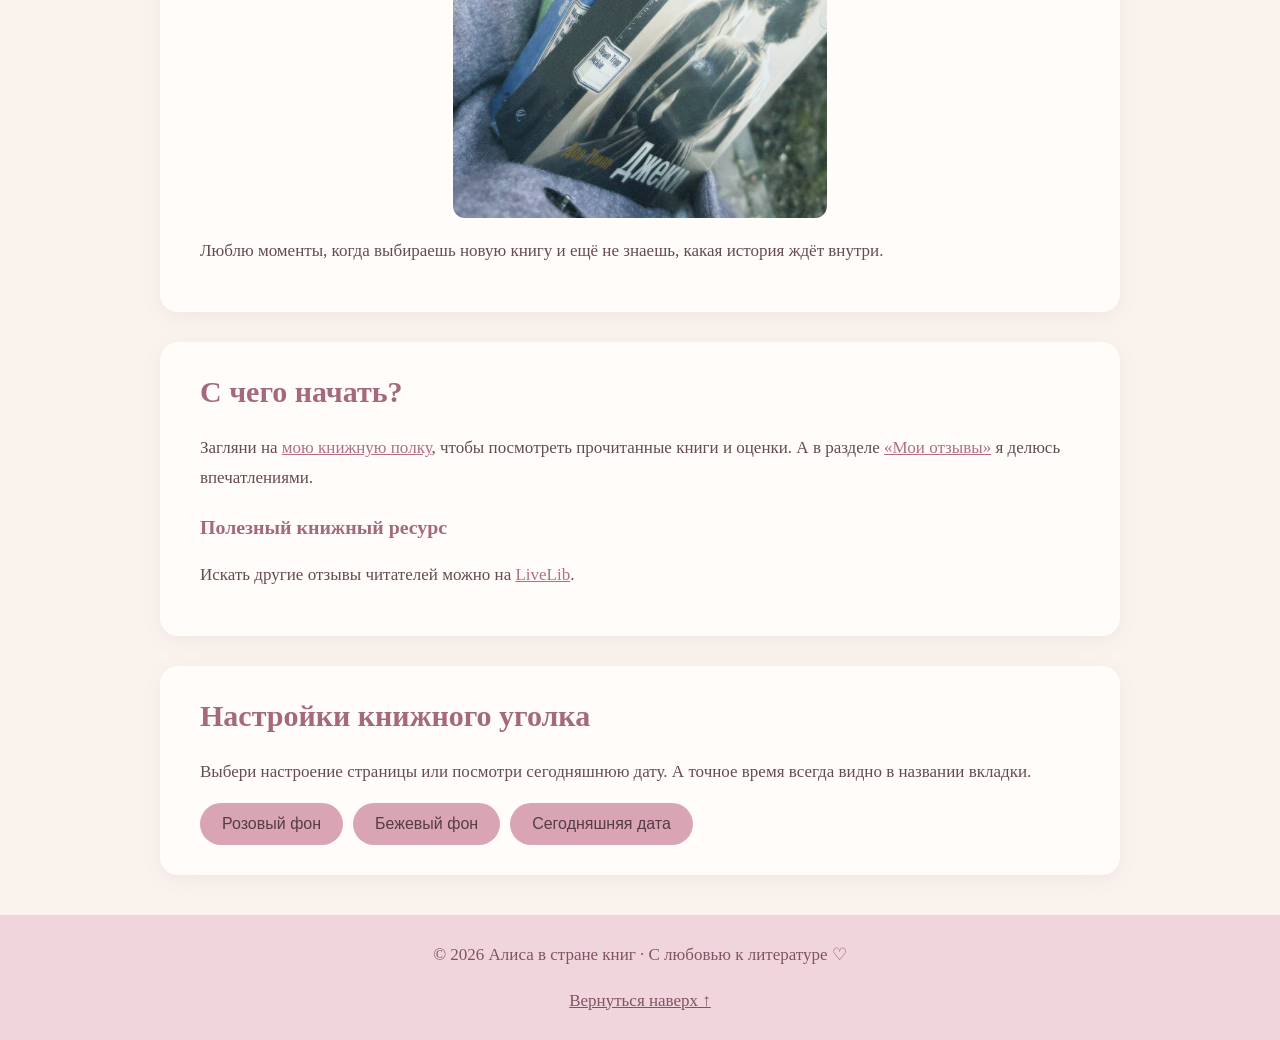
==== commit 8869bb16: "Add files via upload" ====
--- a/index.html
+++ b/index.html
@@ -6,7 +6,7 @@
   <meta name="description" content="Алиса в стране книг — уютный личный блог о чтении, любимых книгах и литературных впечатлениях.">
   <meta name="author" content="Алиса">
   <title>Алиса в стране книг — Главная</title>
-  <link rel="stylesheet" href="style.css?v=5">
+  <link rel="stylesheet" href="style.css?v=6">
   <script src="script.js" defer></script>
 </head>
 <body id="top">
@@ -30,7 +30,7 @@
     </section>
     <section>
       <h2>Что ты найдёшь в моём блоге?</h2>
-      <img class="image-right" src="alice-portrait.jpg" alt="Алиса рассматривает книгу">
+      <img class="image-right landscape-photo" src="alice-portrait.jpg" alt="Алиса рассматривает книгу">
       <ul>
         <li>Отзывы на прочитанные книги</li>
         <li>Мои любимые произведения и авторы</li>
@@ -51,8 +51,8 @@
       <p>Искать другие отзывы читателей можно на <a href="https://www.livelib.ru/" target="_blank" rel="noopener noreferrer">LiveLib</a>.</p>
     </section>
     <section class="interactive">
-      <h2>Маленькие интерактивности</h2>
-      <p>Выбери цвет фона страницы или узнай сегодняшнюю дату. В заголовке вкладки браузера также идут часы.</p>
+      <h2>Настройки книжного уголка</h2>
+      <p>Выбери настроение страницы или посмотри сегодняшнюю дату. А точное время всегда видно в названии вкладки.</p>
       <div class="button-row">
         <button type="button" id="pink-bg">Розовый фон</button>
         <button type="button" id="beige-bg">Бежевый фон</button>
--- a/style.css
+++ b/style.css
@@ -17,12 +17,13 @@
 a { color: #B36D86; } a:hover { color: #805464; }
 ul,ol { padding-left: 27px; } li { margin: 7px 0; } li::marker { color:#C98BA0; }
 img { display: block; max-width: 100%; border-radius: 12px; }
-.image-left,.image-right { width: 200px; height: 300px; object-fit: cover; object-position: center; }
+.image-left,.image-right { width: 220px; height: auto; max-height: 340px; object-fit: contain; }
+.image-right.landscape-photo { width: 290px; max-height: none; }
 .image-left { float: left; margin: 0 25px 15px 0; }
 .image-right { float: right; margin: 0 0 15px 25px; }
-.wide-photo { width: 100%; max-height: 360px; object-fit: cover; object-position: center; margin-bottom: 18px; }
+.wide-photo { width: auto; max-width: 100%; height: auto; max-height: 480px; object-fit: contain; margin: 0 auto 18px; }
 .photo-grid { display:grid; grid-template-columns: repeat(3,minmax(0,1fr)); gap:18px; }
-figure { margin: 0; } figure img { width:100%; height: 290px; object-fit:cover; } figcaption { font-size: 14px; color: #896773; padding: 9px 0; }
+figure { margin: 0; } figure img { width:100%; height: 320px; object-fit: contain; background: #FAF3ED; padding: 8px; } figcaption { font-size: 14px; color: #896773; padding: 9px 0; }
 table { width:100%; border-collapse:collapse; margin:20px 0; } th,td { border:1px solid #E8C9D2; padding:12px; text-align:left; } th {background:#F5DCE3;} tr:nth-child(even) {background:#FFF3F6;}
 .rating { color: #A5697D; font-weight: bold; }
 .button-row { display:flex; flex-wrap:wrap; gap:10px; }
@@ -30,4 +31,9 @@
 button:hover { background:#C98BA0; }
 footer { background:#F1D5DD; text-align:center; padding:25px 15px; color:#805464; }
 footer a { color:#805464; }
-@media(max-width:600px){section {padding:25px 20px;} nav a{margin:4px 7px;} .image-left,.image-right {float:none; width:100%; max-width:300px; height: auto; max-height: 420px; margin: 0 auto 20px;} .photo-grid{grid-template-columns:1fr 1fr;} figure img{height:210px;} th,td{padding:8px; font-size:14px;} }
+@media(max-width:600px){section {padding:25px 20px;} nav a{margin:4px 7px;} .image-left,.image-right {float:none; width:100%; max-width:300px; height: auto; max-height: 420px; margin: 0 auto 20px;} .photo-grid{grid-template-columns:1fr 1fr;} figure img{height:240px;} th,td{padding:8px; font-size:14px;} }
+
+/* Развёрнутые отзывы */
+.review-photo { float: left; width: 185px; max-width: 45%; height: auto; max-height: 320px; object-fit: contain; margin: 0 26px 16px 0; background: #FAF3ED; }
+.review-note { padding: 12px 16px; border-left: 3px solid #D9A5B5; background: #FFF5F7; font-style: italic; }
+@media(max-width:600px){ .image-right.landscape-photo { width: 100%; max-width: 360px; } .review-photo { float: none; max-width: 100%; width: auto; max-height: 340px; margin: 0 auto 18px; } }
